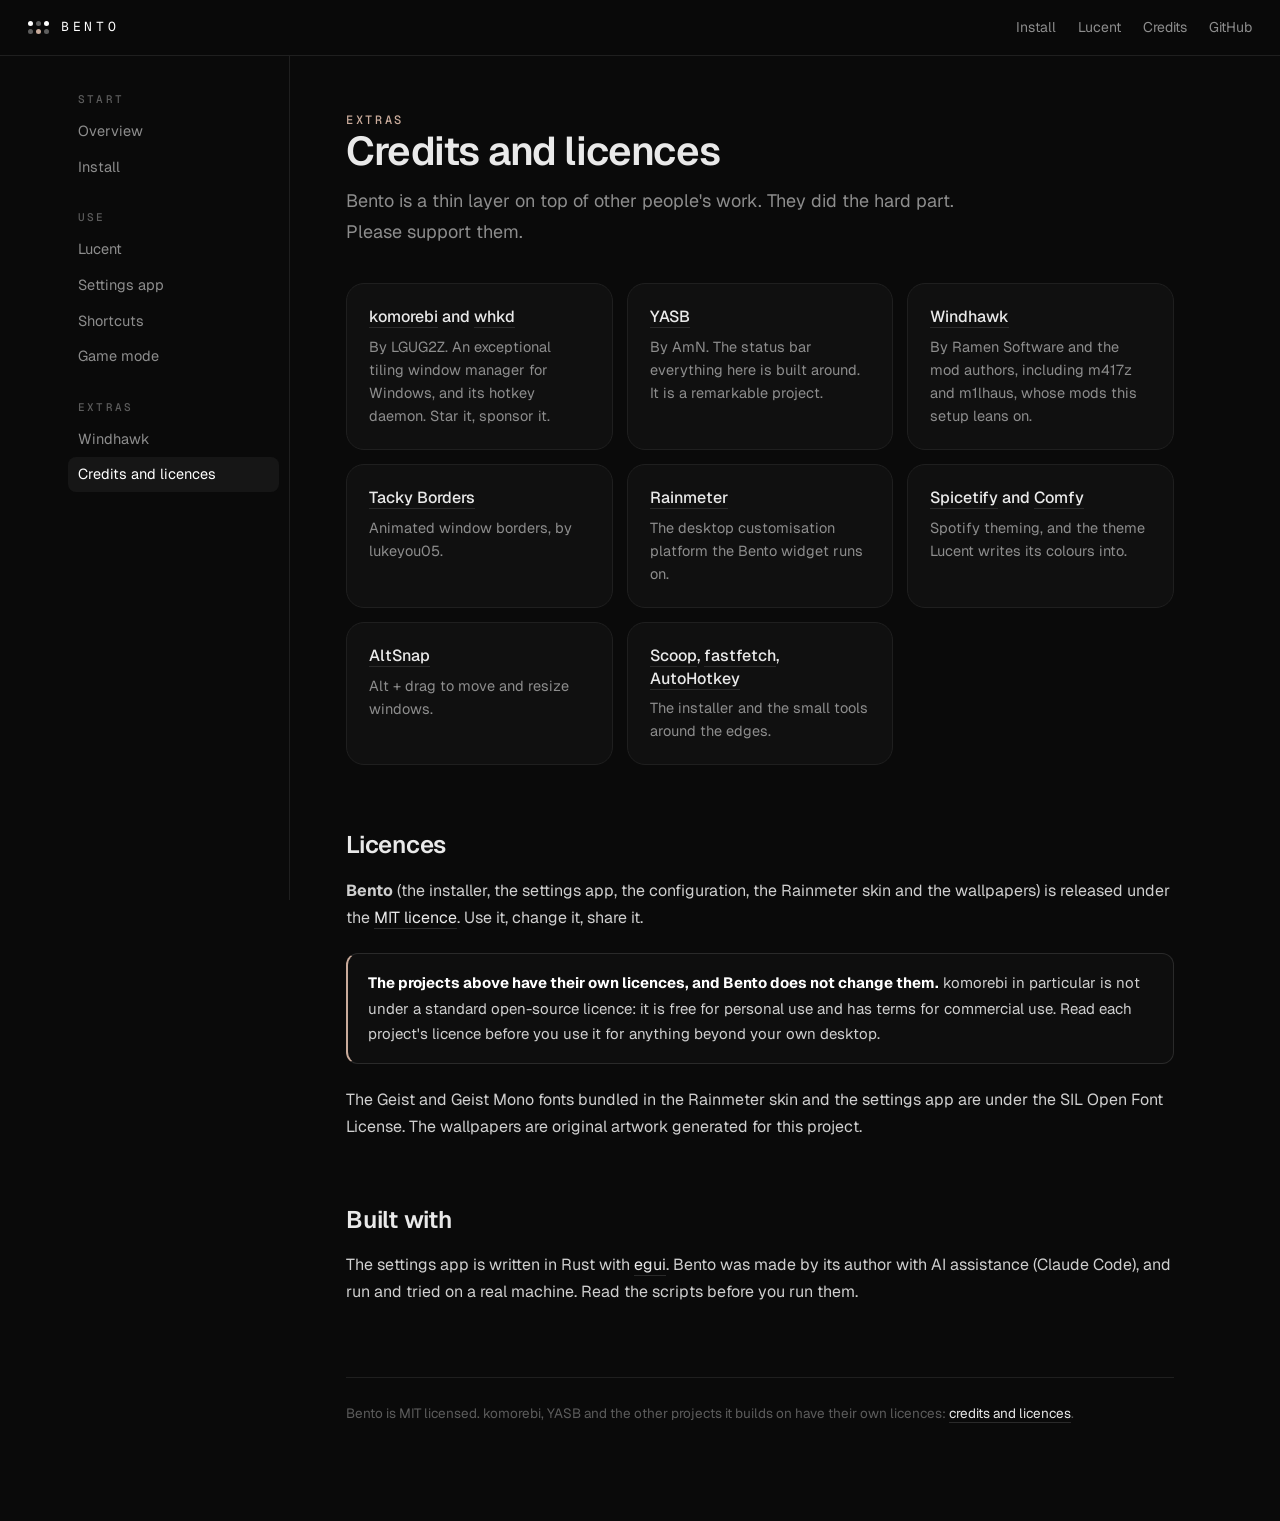
==== docs/credits.html @ e7e2983b "Add the docs site; whkd uses Windows PowerShell and drops a personal binding; generic bar template" ====
<!doctype html>
<html lang="en"><head><meta charset="utf-8"><meta name="viewport" content="width=device-width,initial-scale=1">
<title>Credits and licences - Bento</title><meta name="description" content="Credits for komorebi, YASB, Windhawk and the other projects Bento builds on, and the licences.">
<meta property="og:title" content="Credits and licences - Bento"><meta property="og:description" content="Credits for komorebi, YASB, Windhawk and the other projects Bento builds on, and the licences.">
<meta name="theme-color" content="#0a0a0a">
<link rel="preconnect" href="https://fonts.googleapis.com"><link rel="preconnect" href="https://fonts.gstatic.com" crossorigin>
<link href="https://fonts.googleapis.com/css2?family=Geist:wght@300;400;500;600&family=Geist+Mono:wght@400;500&display=swap" rel="stylesheet">
<link rel="stylesheet" href="assets/style.css">
<link rel="icon" href="data:image/svg+xml,%3Csvg xmlns='http://www.w3.org/2000/svg' viewBox='0 0 32 32'%3E%3Crect width='32' height='32' rx='8' fill='%230a0a0a'/%3E%3Ccircle cx='10' cy='10' r='3' fill='%23fff'/%3E%3Ccircle cx='22' cy='10' r='3' fill='%23fff' opacity='.4'/%3E%3Ccircle cx='16' cy='16' r='3' fill='%23c9ab9b'/%3E%3Ccircle cx='10' cy='22' r='3' fill='%23fff' opacity='.4'/%3E%3Ccircle cx='22' cy='22' r='3' fill='%23fff'/%3E%3C/svg%3E">
</head><body>
<header class="top"><a class="brand" href="index.html"><i><b></b><b></b><b></b><b></b><b></b><b></b></i>BENTO</a>
<nav><a href="install.html">Install</a><a href="lucent.html">Lucent</a><a href="credits.html">Credits</a><a href="https://github.com/ProgrammerManSudjo/bento">GitHub</a></nav></header>
<div class="wrap"><aside class="side"><h4>Start</h4><a href="index.html">Overview</a><a href="install.html">Install</a><h4>Use</h4><a href="lucent.html">Lucent</a><a href="settings.html">Settings app</a><a href="shortcuts.html">Shortcuts</a><a href="game-mode.html">Game mode</a><h4>Extras</h4><a href="windhawk.html">Windhawk</a><a href="credits.html" class=on>Credits and licences</a></aside><main>
<div class="kicker">Extras</div><h1>Credits and licences</h1>
<p class="lead">Bento is a thin layer on top of other people's work. They did the hard part. Please support them.</p>
<div class="grid">
<div class="card"><h3><a href="https://github.com/LGUG2Z/komorebi">komorebi</a> and <a href="https://github.com/LGUG2Z/whkd">whkd</a></h3><p>By LGUG2Z. An exceptional tiling window manager for Windows, and its hotkey daemon. Star it, sponsor it.</p></div>
<div class="card"><h3><a href="https://github.com/amnweb/yasb">YASB</a></h3><p>By AmN. The status bar everything here is built around. It is a remarkable project.</p></div>
<div class="card"><h3><a href="https://windhawk.net">Windhawk</a></h3><p>By Ramen Software and the mod authors, including m417z and m1lhaus, whose mods this setup leans on.</p></div>
<div class="card"><h3><a href="https://github.com/lukeyou05/tacky-borders">Tacky Borders</a></h3><p>Animated window borders, by lukeyou05.</p></div>
<div class="card"><h3><a href="https://www.rainmeter.net">Rainmeter</a></h3><p>The desktop customisation platform the Bento widget runs on.</p></div>
<div class="card"><h3><a href="https://spicetify.app">Spicetify</a> and <a href="https://github.com/Comfy-Themes/Spicetify">Comfy</a></h3><p>Spotify theming, and the theme Lucent writes its colours into.</p></div>
<div class="card"><h3><a href="https://github.com/RamonUnch/AltSnap">AltSnap</a></h3><p>Alt + drag to move and resize windows.</p></div>
<div class="card"><h3><a href="https://scoop.sh">Scoop</a>, <a href="https://github.com/fastfetch-cli/fastfetch">fastfetch</a>, <a href="https://www.autohotkey.com">AutoHotkey</a></h3><p>The installer and the small tools around the edges.</p></div>
</div>
<h2>Licences</h2>
<p><b>Bento</b> (the installer, the settings app, the configuration, the Rainmeter skin and the wallpapers) is released under the <a href="https://github.com/ProgrammerManSudjo/bento/blob/main/LICENSE">MIT licence</a>. Use it, change it, share it.</p>
<div class="note"><b>The projects above have their own licences, and Bento does not change them.</b> komorebi in particular is not under a standard open-source licence: it is free for personal use and has terms for commercial use. Read each project's licence before you use it for anything beyond your own desktop.</div>
<p>The Geist and Geist Mono fonts bundled in the Rainmeter skin and the settings app are under the SIL Open Font License. The wallpapers are original artwork generated for this project.</p>
<h2>Built with</h2>
<p>The settings app is written in Rust with <a href="https://github.com/emilk/egui">egui</a>. Bento was made by its author with AI assistance (Claude Code), and run and tried on a real machine. Read the scripts before you run them.</p>

<div class="foot">Bento is MIT licensed. komorebi, YASB and the other projects it builds on have their own licences: <a href="credits.html">credits and licences</a>.</div></main></div>
<script src="assets/site.js"></script></body></html>
---- docs/assets/style.css ----
:root{--bg:#0a0a0a;--panel:#101010;--line:#1f1f1f;--line2:#2a2a2a;--text:#e9e9e9;--muted:#8d8d8d;--faint:#5c5c5c;--accent:#c9ab9b;--code:#0e0e0e}
*{box-sizing:border-box}html{scroll-behavior:smooth}
body{margin:0;background:var(--bg);color:var(--text);font:16px/1.7 'Geist',system-ui,-apple-system,'Segoe UI',sans-serif;-webkit-font-smoothing:antialiased}
a{color:var(--text);text-decoration:none;border-bottom:1px solid var(--line2)}a:hover{border-color:var(--accent);color:#fff}
code,pre,.mono{font-family:'Geist Mono',ui-monospace,SFMono-Regular,Consolas,monospace}
.top{position:sticky;top:0;z-index:5;display:flex;align-items:center;gap:28px;padding:0 28px;height:56px;background:rgba(10,10,10,.86);backdrop-filter:blur(12px);border-bottom:1px solid var(--line)}
.brand{display:flex;align-items:center;gap:12px;border:0;font-family:'Geist Mono',monospace;font-size:13px;letter-spacing:.28em;color:#fff}
.brand i{display:grid;grid-template-columns:repeat(3,5px);gap:3px}.brand i b{width:5px;height:5px;border-radius:50%;background:#fff}.brand i b:nth-child(2n){opacity:.35}.brand i b:nth-child(5){background:var(--accent);opacity:1}
.top nav{margin-left:auto;display:flex;gap:22px;font-size:14px}.top nav a{border:0;color:var(--muted)}.top nav a:hover{color:#fff}
.wrap{display:grid;grid-template-columns:240px minmax(0,1fr);max-width:1180px;margin:0 auto}
.side{position:sticky;top:56px;align-self:start;height:calc(100vh - 56px);overflow:auto;padding:36px 20px 40px 28px;border-right:1px solid var(--line)}
.side h4{margin:26px 0 8px;font:500 11px 'Geist Mono',monospace;letter-spacing:.2em;text-transform:uppercase;color:var(--faint)}.side h4:first-child{margin-top:0}
.side a{display:block;padding:5px 10px;margin:1px -10px;border:0;border-radius:8px;font-size:14.5px;color:var(--muted)}.side a:hover{color:#fff;background:#141414}
.side a.on{color:#fff;background:#161616}
main{padding:56px 56px 96px;min-width:0}
h1{margin:0 0 6px;font:600 40px/1.15 'Geist',sans-serif;letter-spacing:-.02em}
.lead{margin:12px 0 36px;color:var(--muted);font-size:18px;max-width:640px}
h2{margin:56px 0 12px;font:600 24px/1.3 'Geist',sans-serif;letter-spacing:-.01em;padding-top:8px}
h3{margin:30px 0 6px;font:500 17px/1.4 'Geist',sans-serif}
p,li{color:#cfcfcf}ul,ol{padding-left:22px}li{margin:5px 0}
.kicker{font:500 12px 'Geist Mono',monospace;letter-spacing:.22em;text-transform:uppercase;color:var(--accent)}
pre{position:relative;margin:16px 0;padding:18px 20px;background:var(--code);border:1px solid var(--line);border-radius:14px;overflow:auto;font-size:13.5px;line-height:1.65;color:#dcdcdc}
pre code{font-size:inherit}code{font-size:.9em;padding:2px 6px;background:#141414;border:1px solid var(--line);border-radius:6px}pre code{padding:0;background:none;border:0}
.copy{position:absolute;top:10px;right:10px;padding:4px 10px;font:12px 'Geist Mono',monospace;color:var(--muted);background:#151515;border:1px solid var(--line2);border-radius:8px;cursor:pointer}.copy:hover{color:#fff;border-color:var(--accent)}
table{width:100%;border-collapse:collapse;margin:18px 0;font-size:15px}th{text-align:left;font:500 11px 'Geist Mono',monospace;letter-spacing:.18em;text-transform:uppercase;color:var(--faint);padding:10px 14px;border-bottom:1px solid var(--line2)}
td{padding:14px;border-bottom:1px solid var(--line);vertical-align:top;color:#cfcfcf}td:first-child{white-space:nowrap;color:#fff}
.hero{position:relative;margin:-56px -56px 40px;padding:64px 56px 56px;border-bottom:1px solid var(--line);background-image:radial-gradient(circle at 1px 1px,#2a2a2a 1.2px,transparent 1.6px);background-size:24px 24px}
.hero:after{content:"";position:absolute;inset:0;background:radial-gradient(ellipse at 30% 40%,transparent 0,var(--bg) 78%);pointer-events:none}.hero>*{position:relative;z-index:1}
.hero img{width:100%;max-width:820px;display:block;margin:0 0 28px;border-radius:10px}
.hero p{max-width:620px}
.btns{display:flex;gap:12px;flex-wrap:wrap;margin-top:24px}.btn{display:inline-block;padding:10px 20px;border:1px solid var(--line2);border-radius:999px;font-size:14.5px;color:#fff;background:#121212}.btn:hover{border-color:var(--accent)}.btn.solid{background:#f1f1f1;color:#0a0a0a;border-color:#f1f1f1}.btn.solid:hover{background:#fff}
.grid{display:grid;grid-template-columns:repeat(auto-fill,minmax(250px,1fr));gap:14px;margin:22px 0}
.card{padding:22px;background:var(--panel);border:1px solid var(--line);border-radius:18px}.card h3{margin:0 0 6px;font-size:16px}.card p{margin:0;color:var(--muted);font-size:14.5px;line-height:1.6}
.note{margin:22px 0;padding:16px 20px;border:1px solid var(--line2);border-left:2px solid var(--accent);border-radius:12px;background:#0e0e0e;color:#cfcfcf;font-size:15px}.note b{color:#fff}
.chips{display:flex;flex-wrap:wrap;gap:8px;margin:16px 0}.chips a{padding:6px 14px;border:1px solid var(--line2);border-radius:999px;font-size:14px;color:#cfcfcf}.chips a:hover{border-color:var(--accent);color:#fff}
.foot{margin-top:72px;padding-top:24px;border-top:1px solid var(--line);color:var(--faint);font-size:13.5px}
.dotline{display:flex;gap:6px;margin:6px 0 22px}.dotline b{width:6px;height:6px;border-radius:50%;background:#fff}.dotline b:nth-child(1){opacity:1}.dotline b:nth-child(2){opacity:.5}.dotline b:nth-child(3){opacity:.2}
@media(max-width:860px){.wrap{display:block}.side{position:static;height:auto;border:0;border-bottom:1px solid var(--line);padding:18px 24px}main{padding:36px 24px 72px}.hero{margin:-36px -24px 32px;padding:40px 24px}h1{font-size:32px}.top nav{display:none}}
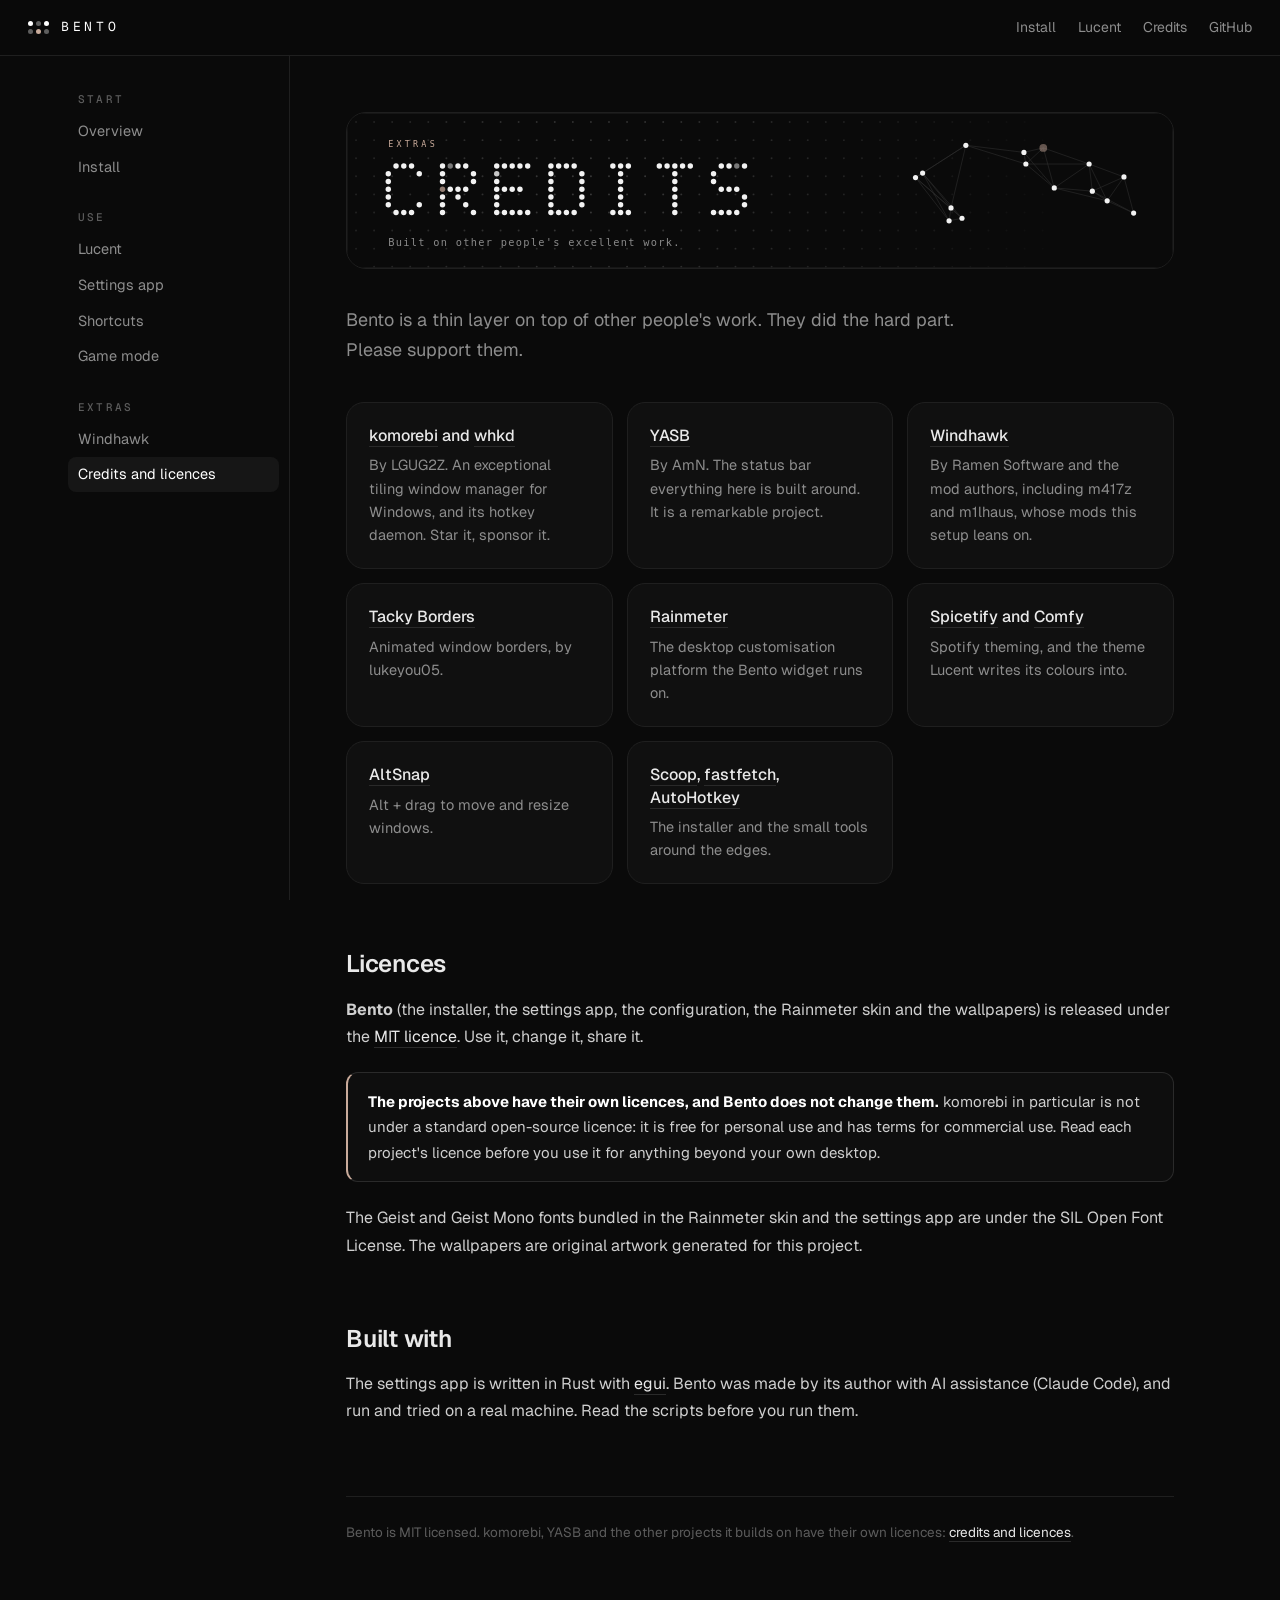
==== commit 3c9d3935: "Add section banners, a bento grid and a livelier docs home" ====
--- a/docs/credits.html
+++ b/docs/credits.html
@@ -11,7 +11,7 @@
 <header class="top"><a class="brand" href="index.html"><i><b></b><b></b><b></b><b></b><b></b><b></b></i>BENTO</a>
 <nav><a href="install.html">Install</a><a href="lucent.html">Lucent</a><a href="credits.html">Credits</a><a href="https://github.com/ProgrammerManSudjo/bento">GitHub</a></nav></header>
 <div class="wrap"><aside class="side"><h4>Start</h4><a href="index.html">Overview</a><a href="install.html">Install</a><h4>Use</h4><a href="lucent.html">Lucent</a><a href="settings.html">Settings app</a><a href="shortcuts.html">Shortcuts</a><a href="game-mode.html">Game mode</a><h4>Extras</h4><a href="windhawk.html">Windhawk</a><a href="credits.html" class=on>Credits and licences</a></aside><main>
-<div class="kicker">Extras</div><h1>Credits and licences</h1>
+<img class="pb" src="assets/h-credits.svg" alt="Credits and licences"><h1 class="sr">Credits and licences</h1>
 <p class="lead">Bento is a thin layer on top of other people's work. They did the hard part. Please support them.</p>
 <div class="grid">
 <div class="card"><h3><a href="https://github.com/LGUG2Z/komorebi">komorebi</a> and <a href="https://github.com/LGUG2Z/whkd">whkd</a></h3><p>By LGUG2Z. An exceptional tiling window manager for Windows, and its hotkey daemon. Star it, sponsor it.</p></div>
--- a/docs/assets/style.css
+++ b/docs/assets/style.css
@@ -35,4 +35,36 @@
 .chips{display:flex;flex-wrap:wrap;gap:8px;margin:16px 0}.chips a{padding:6px 14px;border:1px solid var(--line2);border-radius:999px;font-size:14px;color:#cfcfcf}.chips a:hover{border-color:var(--accent);color:#fff}
 .foot{margin-top:72px;padding-top:24px;border-top:1px solid var(--line);color:var(--faint);font-size:13.5px}
 .dotline{display:flex;gap:6px;margin:6px 0 22px}.dotline b{width:6px;height:6px;border-radius:50%;background:#fff}.dotline b:nth-child(1){opacity:1}.dotline b:nth-child(2){opacity:.5}.dotline b:nth-child(3){opacity:.2}
+
+.sr{position:absolute;width:1px;height:1px;overflow:hidden;clip:rect(0 0 0 0);white-space:nowrap}
+.pb{display:block;width:100%;height:auto;margin:0 0 36px;border-radius:20px;border:1px solid var(--line)}
+.card{transition:border-color .25s,transform .25s,background .25s}.card:hover{border-color:#3a3a3a;transform:translateY(-3px);background:#121212}
+.hero h1{font-size:54px;line-height:1.05;letter-spacing:-.03em;max-width:760px}
+.hero:before{content:"";position:absolute;right:-60px;top:-60px;width:420px;height:420px;border-radius:50%;background:radial-gradient(circle,rgba(201,171,155,.16),transparent 65%);animation:drift 14s ease-in-out infinite alternate;pointer-events:none}
+@keyframes drift{to{transform:translate(-90px,70px) scale(1.2)}}
+.strip{display:grid;grid-template-columns:repeat(4,1fr);gap:0;margin:0 0 56px;border:1px solid var(--line);border-radius:18px;overflow:hidden}
+.strip div{padding:20px 22px;border-right:1px solid var(--line)}.strip div:last-child{border:0}
+.strip b{display:block;font:500 30px 'Geist Mono',monospace;color:#fff;letter-spacing:-.02em}.strip span{font-size:13px;color:var(--muted)}
+.marq{overflow:hidden;margin:0 -56px 40px;border-block:1px solid var(--line);padding:16px 0;mask:linear-gradient(90deg,transparent,#000 12%,#000 88%,transparent)}
+.marq div{display:flex;gap:44px;width:max-content;animation:mq 38s linear infinite;font:500 13px 'Geist Mono',monospace;letter-spacing:.22em;color:var(--faint);text-transform:uppercase}
+.marq i{font-style:normal;color:var(--accent)}@keyframes mq{to{transform:translateX(-50%)}}
+.bento{display:grid;grid-template-columns:repeat(4,1fr);grid-auto-rows:150px;gap:14px;margin:26px 0 8px}
+.tile{position:relative;overflow:hidden;padding:20px 22px;display:flex;flex-direction:column;justify-content:flex-end;background:var(--panel);border:1px solid var(--line);border-radius:22px;transition:border-color .25s,transform .25s}
+.tile:hover{border-color:#3a3a3a;transform:translateY(-3px)}.tile.ac{border-color:rgba(201,171,155,.55)}
+.tile small{font:500 10.5px 'Geist Mono',monospace;letter-spacing:.2em;color:var(--faint);text-transform:uppercase}.tile h3{margin:3px 0 0;font:600 19px 'Geist',sans-serif}.tile p{margin:4px 0 0;color:var(--muted);font-size:13.5px;line-height:1.5}
+.t2{grid-column:span 2}.r2{grid-row:span 2}
+.mock{position:absolute;left:22px;right:22px;top:20px}
+.pill{height:30px;border-radius:15px;background:#171717;border:1px solid #2a2a2a;display:flex;align-items:center;gap:6px;padding:0 12px}.pill i{width:7px;height:7px;border-radius:50%;background:#fff;opacity:.3}.pill i:first-child{opacity:1}.pill i.a{background:var(--accent);opacity:1}.pill u{flex:1}
+.wins{display:grid;grid-template-columns:1.2fr 1fr;grid-template-rows:1fr 1fr;gap:6px;height:64px}.wins b{border:1px solid #2f2f2f;border-radius:8px;background:#141414}.wins b:first-child{grid-row:span 2}.wins b.a{border-color:var(--accent)}
+.sw{display:grid;grid-template-columns:repeat(6,1fr);gap:8px}.sw b{aspect-ratio:1;border-radius:50%;animation:sw 3.4s ease-in-out infinite alternate}@keyframes sw{from{opacity:.25}}
+.sl{height:4px;border-radius:2px;background:#262626;margin:12px 0;position:relative}.sl:after{content:"";position:absolute;left:0;top:0;bottom:0;width:var(--v);border-radius:2px;background:#d8d8d8}.sl b{position:absolute;left:var(--v);top:-6px;width:16px;height:16px;margin-left:-8px;border-radius:50%;background:#f2f2f2;z-index:1}.sl b.a{background:var(--accent)}
+.tg{width:70px;height:34px;border-radius:17px;background:#171717;border:1px solid #2f2f2f;position:relative}.tg:after{content:"";position:absolute;top:4px;left:4px;width:24px;height:24px;border-radius:50%;background:var(--accent);animation:tg 5s ease-in-out infinite}@keyframes tg{50%{transform:translateX(36px)}}
+.clk{font:500 34px 'Geist Mono',monospace;letter-spacing:.08em;color:#fff}.clk span{color:var(--accent)}
+.steps{display:grid;grid-template-columns:repeat(3,1fr);gap:14px;counter-reset:s;margin:22px 0}
+.steps div{counter-increment:s;padding:22px;border:1px solid var(--line);border-radius:18px;background:var(--panel)}
+.steps div:before{content:"0" counter(s);display:block;margin-bottom:14px;font:500 13px 'Geist Mono',monospace;letter-spacing:.2em;color:var(--accent)}
+.steps h3{margin:0 0 6px;font-size:16px}.steps p{margin:0;color:var(--muted);font-size:14.5px}
+.term{margin:22px 0;border:1px solid var(--line);border-radius:16px;background:#0c0c0c;overflow:hidden}.term>div:first-child{display:flex;gap:7px;padding:12px 16px;border-bottom:1px solid var(--line)}.term>div:first-child i{width:9px;height:9px;border-radius:50%;background:#2a2a2a}
+.term pre{margin:0;border:0;border-radius:0;background:none}
+@media(max-width:860px){.bento{grid-template-columns:1fr 1fr}.t2{grid-column:span 2}.strip{grid-template-columns:1fr 1fr}.strip div{border-bottom:1px solid var(--line)}.steps{grid-template-columns:1fr}.marq{margin:0 -24px 40px}.hero h1{font-size:38px}}
 @media(max-width:860px){.wrap{display:block}.side{position:static;height:auto;border:0;border-bottom:1px solid var(--line);padding:18px 24px}main{padding:36px 24px 72px}.hero{margin:-36px -24px 32px;padding:40px 24px}h1{font-size:32px}.top nav{display:none}}
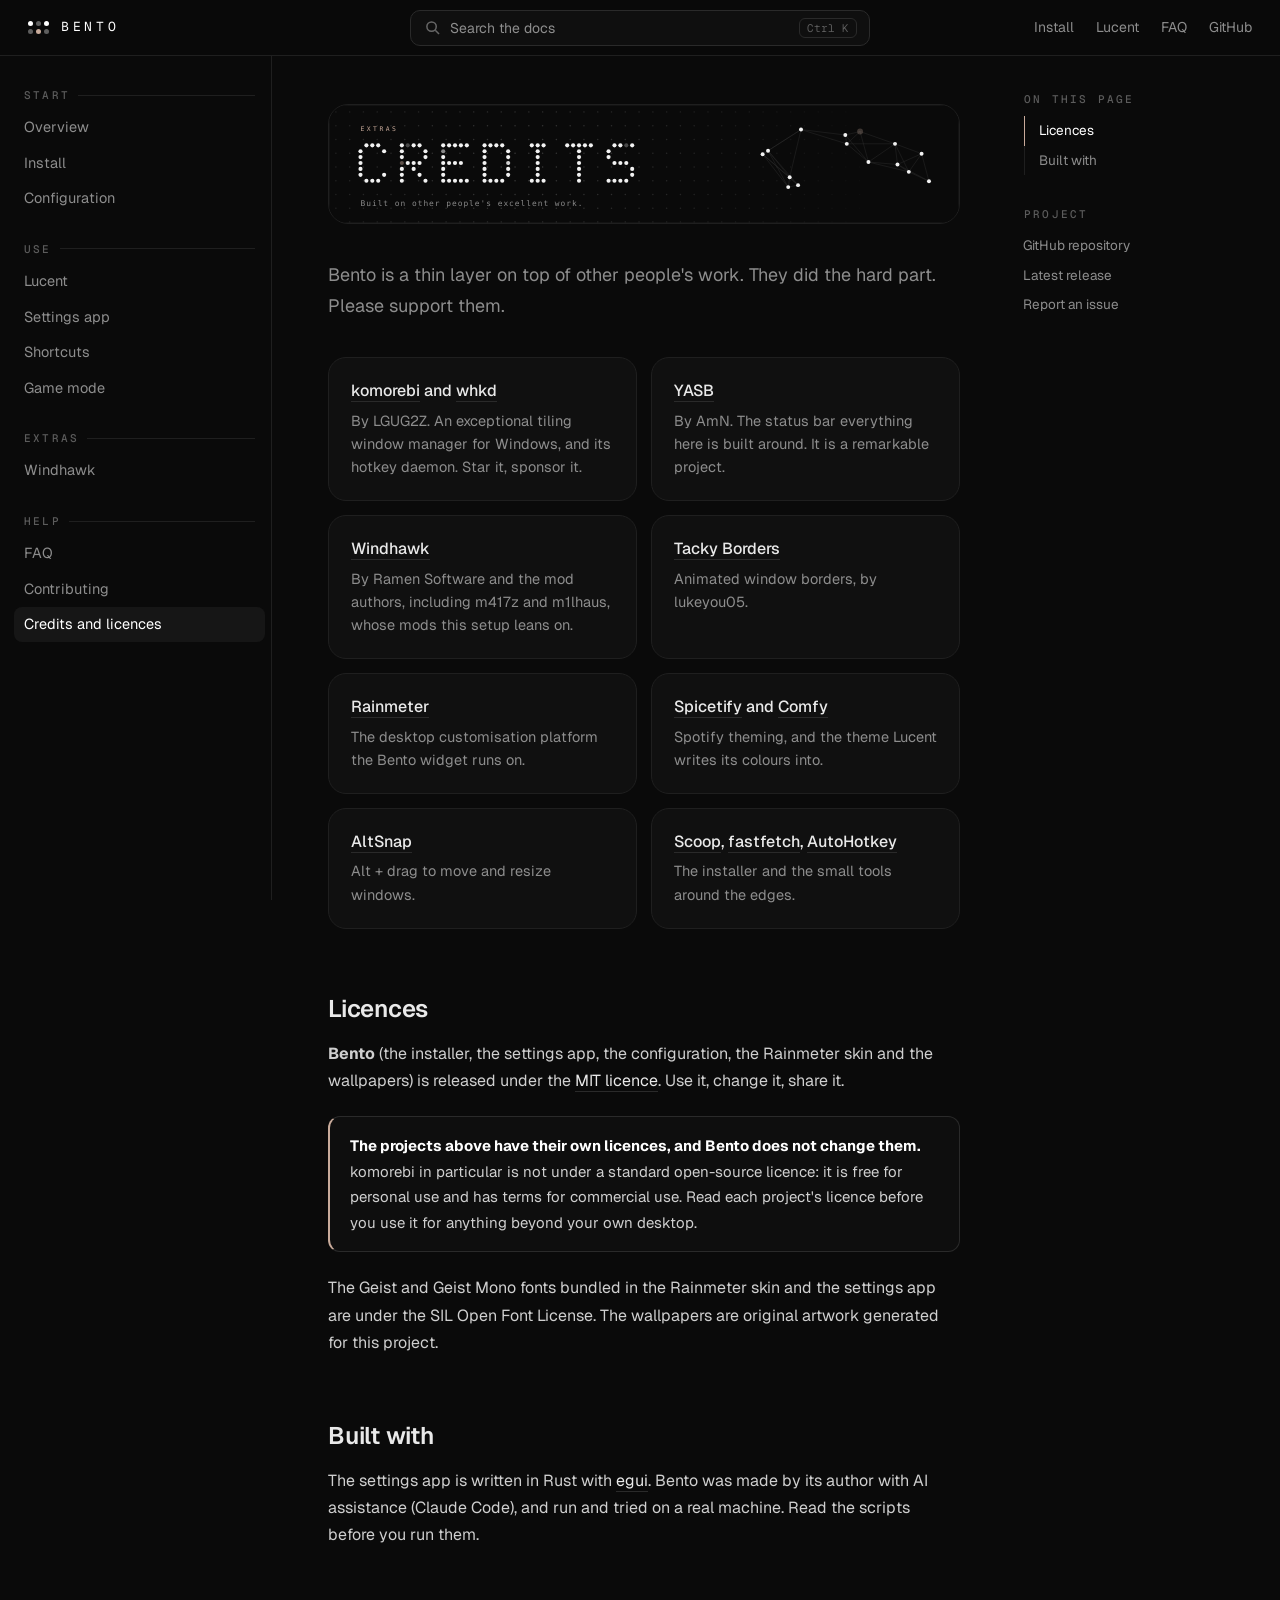
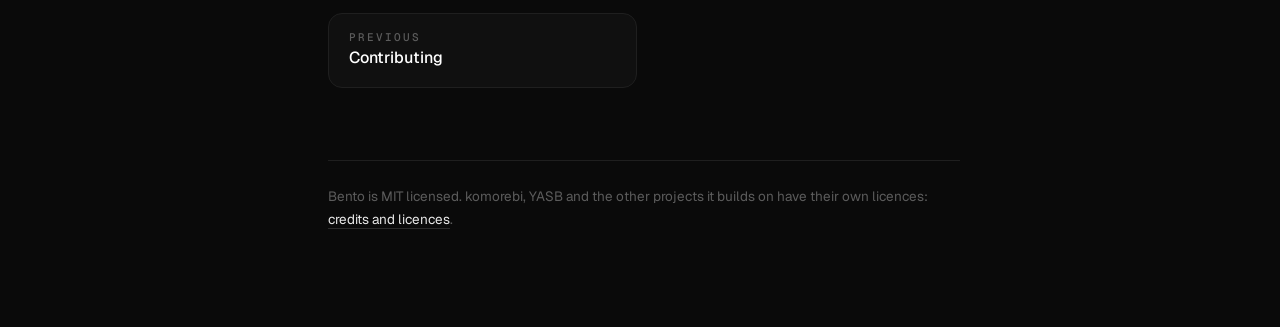
==== commit 8f95b9aa: "Docs: centred search, contents sidebar, prev/next, and Configuration, FAQ and Contributing pages" ====
--- a/docs/credits.html
+++ b/docs/credits.html
@@ -9,8 +9,9 @@
 <link rel="icon" href="data:image/svg+xml,%3Csvg xmlns='http://www.w3.org/2000/svg' viewBox='0 0 32 32'%3E%3Crect width='32' height='32' rx='8' fill='%230a0a0a'/%3E%3Ccircle cx='10' cy='10' r='3' fill='%23fff'/%3E%3Ccircle cx='22' cy='10' r='3' fill='%23fff' opacity='.4'/%3E%3Ccircle cx='16' cy='16' r='3' fill='%23c9ab9b'/%3E%3Ccircle cx='10' cy='22' r='3' fill='%23fff' opacity='.4'/%3E%3Ccircle cx='22' cy='22' r='3' fill='%23fff'/%3E%3C/svg%3E">
 </head><body>
 <header class="top"><a class="brand" href="index.html"><i><b></b><b></b><b></b><b></b><b></b><b></b></i>BENTO</a>
-<nav><a href="install.html">Install</a><a href="lucent.html">Lucent</a><a href="credits.html">Credits</a><a href="https://github.com/ProgrammerManSudjo/bento">GitHub</a></nav></header>
-<div class="wrap"><aside class="side"><h4>Start</h4><a href="index.html">Overview</a><a href="install.html">Install</a><h4>Use</h4><a href="lucent.html">Lucent</a><a href="settings.html">Settings app</a><a href="shortcuts.html">Shortcuts</a><a href="game-mode.html">Game mode</a><h4>Extras</h4><a href="windhawk.html">Windhawk</a><a href="credits.html" class=on>Credits and licences</a></aside><main>
+<button class="sbtn" id="sb" type="button"><svg width="15" height="15" viewBox="0 0 16 16" fill="none" stroke="currentColor" stroke-width="1.6"><circle cx="7" cy="7" r="5"/><path d="M11 11l4 4"/></svg><span>Search the docs</span><kbd>Ctrl K</kbd></button>
+<nav><a href="install.html">Install</a><a href="lucent.html">Lucent</a><a href="faq.html">FAQ</a><a href="https://github.com/ProgrammerManSudjo/bento">GitHub</a></nav></header>
+<div class="wrap"><aside class="side"><h4>Start</h4><a href="index.html">Overview</a><a href="install.html">Install</a><a href="configuration.html">Configuration</a><h4>Use</h4><a href="lucent.html">Lucent</a><a href="settings.html">Settings app</a><a href="shortcuts.html">Shortcuts</a><a href="game-mode.html">Game mode</a><h4>Extras</h4><a href="windhawk.html">Windhawk</a><h4>Help</h4><a href="faq.html">FAQ</a><a href="contributing.html">Contributing</a><a href="credits.html" class=on>Credits and licences</a></aside><main><article>
 <img class="pb" src="assets/h-credits.svg" alt="Credits and licences"><h1 class="sr">Credits and licences</h1>
 <p class="lead">Bento is a thin layer on top of other people's work. They did the hard part. Please support them.</p>
 <div class="grid">
@@ -23,12 +24,15 @@
 <div class="card"><h3><a href="https://github.com/RamonUnch/AltSnap">AltSnap</a></h3><p>Alt + drag to move and resize windows.</p></div>
 <div class="card"><h3><a href="https://scoop.sh">Scoop</a>, <a href="https://github.com/fastfetch-cli/fastfetch">fastfetch</a>, <a href="https://www.autohotkey.com">AutoHotkey</a></h3><p>The installer and the small tools around the edges.</p></div>
 </div>
-<h2>Licences</h2>
+<h2 id="licences">Licences</h2>
 <p><b>Bento</b> (the installer, the settings app, the configuration, the Rainmeter skin and the wallpapers) is released under the <a href="https://github.com/ProgrammerManSudjo/bento/blob/main/LICENSE">MIT licence</a>. Use it, change it, share it.</p>
 <div class="note"><b>The projects above have their own licences, and Bento does not change them.</b> komorebi in particular is not under a standard open-source licence: it is free for personal use and has terms for commercial use. Read each project's licence before you use it for anything beyond your own desktop.</div>
 <p>The Geist and Geist Mono fonts bundled in the Rainmeter skin and the settings app are under the SIL Open Font License. The wallpapers are original artwork generated for this project.</p>
-<h2>Built with</h2>
+<h2 id="built-with">Built with</h2>
 <p>The settings app is written in Rust with <a href="https://github.com/emilk/egui">egui</a>. Bento was made by its author with AI assistance (Claude Code), and run and tried on a real machine. Read the scripts before you run them.</p>
 
-<div class="foot">Bento is MIT licensed. komorebi, YASB and the other projects it builds on have their own licences: <a href="credits.html">credits and licences</a>.</div></main></div>
-<script src="assets/site.js"></script></body></html>+<div class="pn"><a href="contributing.html"><small>Previous</small><b>Contributing</b></a></div>
+<div class="foot">Bento is MIT licensed. komorebi, YASB and the other projects it builds on have their own licences: <a href="credits.html">credits and licences</a>.</div></article></main>
+<aside class="toc"><div class="tocin"><h4>On this page</h4><nav id="toc"></nav><h4>Project</h4><a class="ext" href="https://github.com/ProgrammerManSudjo/bento">GitHub repository</a><a class="ext" href="https://github.com/ProgrammerManSudjo/bento/releases/latest">Latest release</a><a class="ext" href="https://github.com/ProgrammerManSudjo/bento/issues">Report an issue</a></div></aside></div>
+<div class="sm" id="sm" hidden><div class="sbox"><input id="sq" placeholder="Search the docs" autocomplete="off" spellcheck="false"><div id="sr"></div></div></div>
+<script src="assets/search.js"></script><script src="assets/site.js"></script></body></html>
--- a/docs/assets/style.css
+++ b/docs/assets/style.css
@@ -7,12 +7,12 @@
 .brand{display:flex;align-items:center;gap:12px;border:0;font-family:'Geist Mono',monospace;font-size:13px;letter-spacing:.28em;color:#fff}
 .brand i{display:grid;grid-template-columns:repeat(3,5px);gap:3px}.brand i b{width:5px;height:5px;border-radius:50%;background:#fff}.brand i b:nth-child(2n){opacity:.35}.brand i b:nth-child(5){background:var(--accent);opacity:1}
 .top nav{margin-left:auto;display:flex;gap:22px;font-size:14px}.top nav a{border:0;color:var(--muted)}.top nav a:hover{color:#fff}
-.wrap{display:grid;grid-template-columns:240px minmax(0,1fr);max-width:1180px;margin:0 auto}
+.wrap{display:grid;grid-template-columns:260px minmax(0,1fr)}
 .side{position:sticky;top:56px;align-self:start;height:calc(100vh - 56px);overflow:auto;padding:36px 20px 40px 28px;border-right:1px solid var(--line)}
 .side h4{margin:26px 0 8px;font:500 11px 'Geist Mono',monospace;letter-spacing:.2em;text-transform:uppercase;color:var(--faint)}.side h4:first-child{margin-top:0}
 .side a{display:block;padding:5px 10px;margin:1px -10px;border:0;border-radius:8px;font-size:14.5px;color:var(--muted)}.side a:hover{color:#fff;background:#141414}
 .side a.on{color:#fff;background:#161616}
-main{padding:56px 56px 96px;min-width:0}
+main{padding:56px 56px 96px;min-width:0;max-width:1060px}
 h1{margin:0 0 6px;font:600 40px/1.15 'Geist',sans-serif;letter-spacing:-.02em}
 .lead{margin:12px 0 36px;color:var(--muted);font-size:18px;max-width:640px}
 h2{margin:56px 0 12px;font:600 24px/1.3 'Geist',sans-serif;letter-spacing:-.01em;padding-top:8px}
@@ -67,4 +67,39 @@
 .term{margin:22px 0;border:1px solid var(--line);border-radius:16px;background:#0c0c0c;overflow:hidden}.term>div:first-child{display:flex;gap:7px;padding:12px 16px;border-bottom:1px solid var(--line)}.term>div:first-child i{width:9px;height:9px;border-radius:50%;background:#2a2a2a}
 .term pre{margin:0;border:0;border-radius:0;background:none}
 @media(max-width:860px){.bento{grid-template-columns:1fr 1fr}.t2{grid-column:span 2}.strip{grid-template-columns:1fr 1fr}.strip div{border-bottom:1px solid var(--line)}.steps{grid-template-columns:1fr}.marq{margin:0 -24px 40px}.hero h1{font-size:38px}}
+
+.top{display:grid;grid-template-columns:1fr minmax(240px,460px) 1fr;gap:24px}
+.top nav{margin:0;justify-self:end}
+.sbtn{display:flex;align-items:center;gap:10px;height:36px;padding:0 12px 0 14px;border:1px solid var(--line2);border-radius:10px;background:#0f0f0f;color:var(--muted);font:14px 'Geist',sans-serif;cursor:pointer;width:100%;text-align:left}
+.sbtn:hover{border-color:#3a3a3a;color:#cfcfcf}.sbtn svg{flex:none;opacity:.7}.sbtn span{flex:1}.sbtn kbd{font:11px 'Geist Mono',monospace;color:var(--faint);padding:2px 7px;border:1px solid var(--line2);border-radius:6px}
+.wrap{max-width:none;margin:0;grid-template-columns:272px minmax(0,1fr) 264px}
+.side{padding:32px 16px 40px 24px}
+.side h4{display:flex;align-items:center;gap:8px}.side h4:after{content:"";flex:1;height:1px;background:var(--line)}
+main{max-width:none;padding:48px 56px 96px}
+article{max-width:800px;margin:0 auto}
+.hero{margin:-48px -56px 40px}
+.toc{position:sticky;top:56px;align-self:start;height:calc(100vh - 56px);overflow:auto;padding:36px 24px 40px 8px}
+.tocin h4{margin:0 0 10px;font:500 11px 'Geist Mono',monospace;letter-spacing:.2em;text-transform:uppercase;color:var(--faint)}
+.tocin h4+nav+h4{margin-top:32px}
+.tocin nav{display:flex;flex-direction:column;border-left:1px solid var(--line)}
+.tocin a{display:block;border:0;padding:5px 0 5px 14px;margin-left:-1px;border-left:1px solid transparent;font-size:13.5px;line-height:1.45;color:var(--muted)}
+.tocin a:hover{color:#fff}.tocin a.on{color:#fff;border-left-color:var(--accent)}.tocin a.l3{padding-left:28px;font-size:13px}
+.tocin .ext{display:block;padding:5px 0;font-size:13.5px;color:var(--muted);border:0}.tocin .ext:hover{color:#fff}
+.pn{display:grid;grid-template-columns:1fr 1fr;gap:14px;margin-top:64px}
+.pn a{display:block;padding:16px 20px;border:1px solid var(--line);border-radius:14px;background:var(--panel);transition:border-color .2s}
+.pn a:hover{border-color:var(--accent)}.pn small{display:block;font:500 11px 'Geist Mono',monospace;letter-spacing:.18em;text-transform:uppercase;color:var(--faint)}.pn b{font-weight:500;color:#fff}
+.pn a.nx{text-align:right;grid-column:2}
+.sm{position:fixed;inset:0;z-index:20;display:flex;justify-content:center;align-items:flex-start;padding:12vh 16px 0;background:rgba(0,0,0,.6);backdrop-filter:blur(4px)}.sm[hidden]{display:none}
+.sbox{width:100%;max-width:600px;background:#0f0f0f;border:1px solid var(--line2);border-radius:16px;overflow:hidden;box-shadow:0 30px 80px rgba(0,0,0,.6)}
+.sbox input{width:100%;padding:18px 20px;background:none;border:0;border-bottom:1px solid var(--line);outline:0;color:#fff;font:17px 'Geist',sans-serif}
+#sr{max-height:50vh;overflow:auto;padding:8px}
+#sr a{display:flex;justify-content:space-between;gap:16px;align-items:baseline;padding:10px 12px;border:0;border-radius:10px;color:#cfcfcf}
+#sr a b{font-weight:500;color:#fff}#sr a span{font:12px 'Geist Mono',monospace;color:var(--faint);white-space:nowrap}
+#sr a.on{background:#181818}#sr .none{margin:0;padding:16px 12px;color:var(--muted)}
+.facts{display:grid;grid-template-columns:repeat(auto-fill,minmax(220px,1fr));gap:12px;margin:18px 0}
+.facts div{padding:16px 18px;border:1px solid var(--line);border-radius:14px;background:var(--panel)}.facts small{display:block;font:500 11px 'Geist Mono',monospace;letter-spacing:.18em;text-transform:uppercase;color:var(--faint)}.facts b{display:block;margin-top:4px;font-weight:500;color:#fff}
+details{margin:10px 0;border:1px solid var(--line);border-radius:14px;background:var(--panel)}details summary{cursor:pointer;padding:16px 20px;color:#fff;font-weight:500;list-style:none}details summary::-webkit-details-marker{display:none}
+details summary:after{content:"+";float:right;color:var(--faint);font:400 18px 'Geist Mono',monospace}details[open] summary:after{content:"-"}details div{padding:0 20px 16px}details p{margin:0 0 10px}
+@media(max-width:1240px){.wrap{grid-template-columns:272px minmax(0,1fr)}.toc{display:none}}
+@media(max-width:860px){.top{grid-template-columns:auto 1fr}.top nav{display:none}.sbtn kbd{display:none}.pn{grid-template-columns:1fr}.pn a.nx{grid-column:1}main{padding:36px 24px 72px}.hero{margin:-36px -24px 32px}}
 @media(max-width:860px){.wrap{display:block}.side{position:static;height:auto;border:0;border-bottom:1px solid var(--line);padding:18px 24px}main{padding:36px 24px 72px}.hero{margin:-36px -24px 32px;padding:40px 24px}h1{font-size:32px}.top nav{display:none}}
